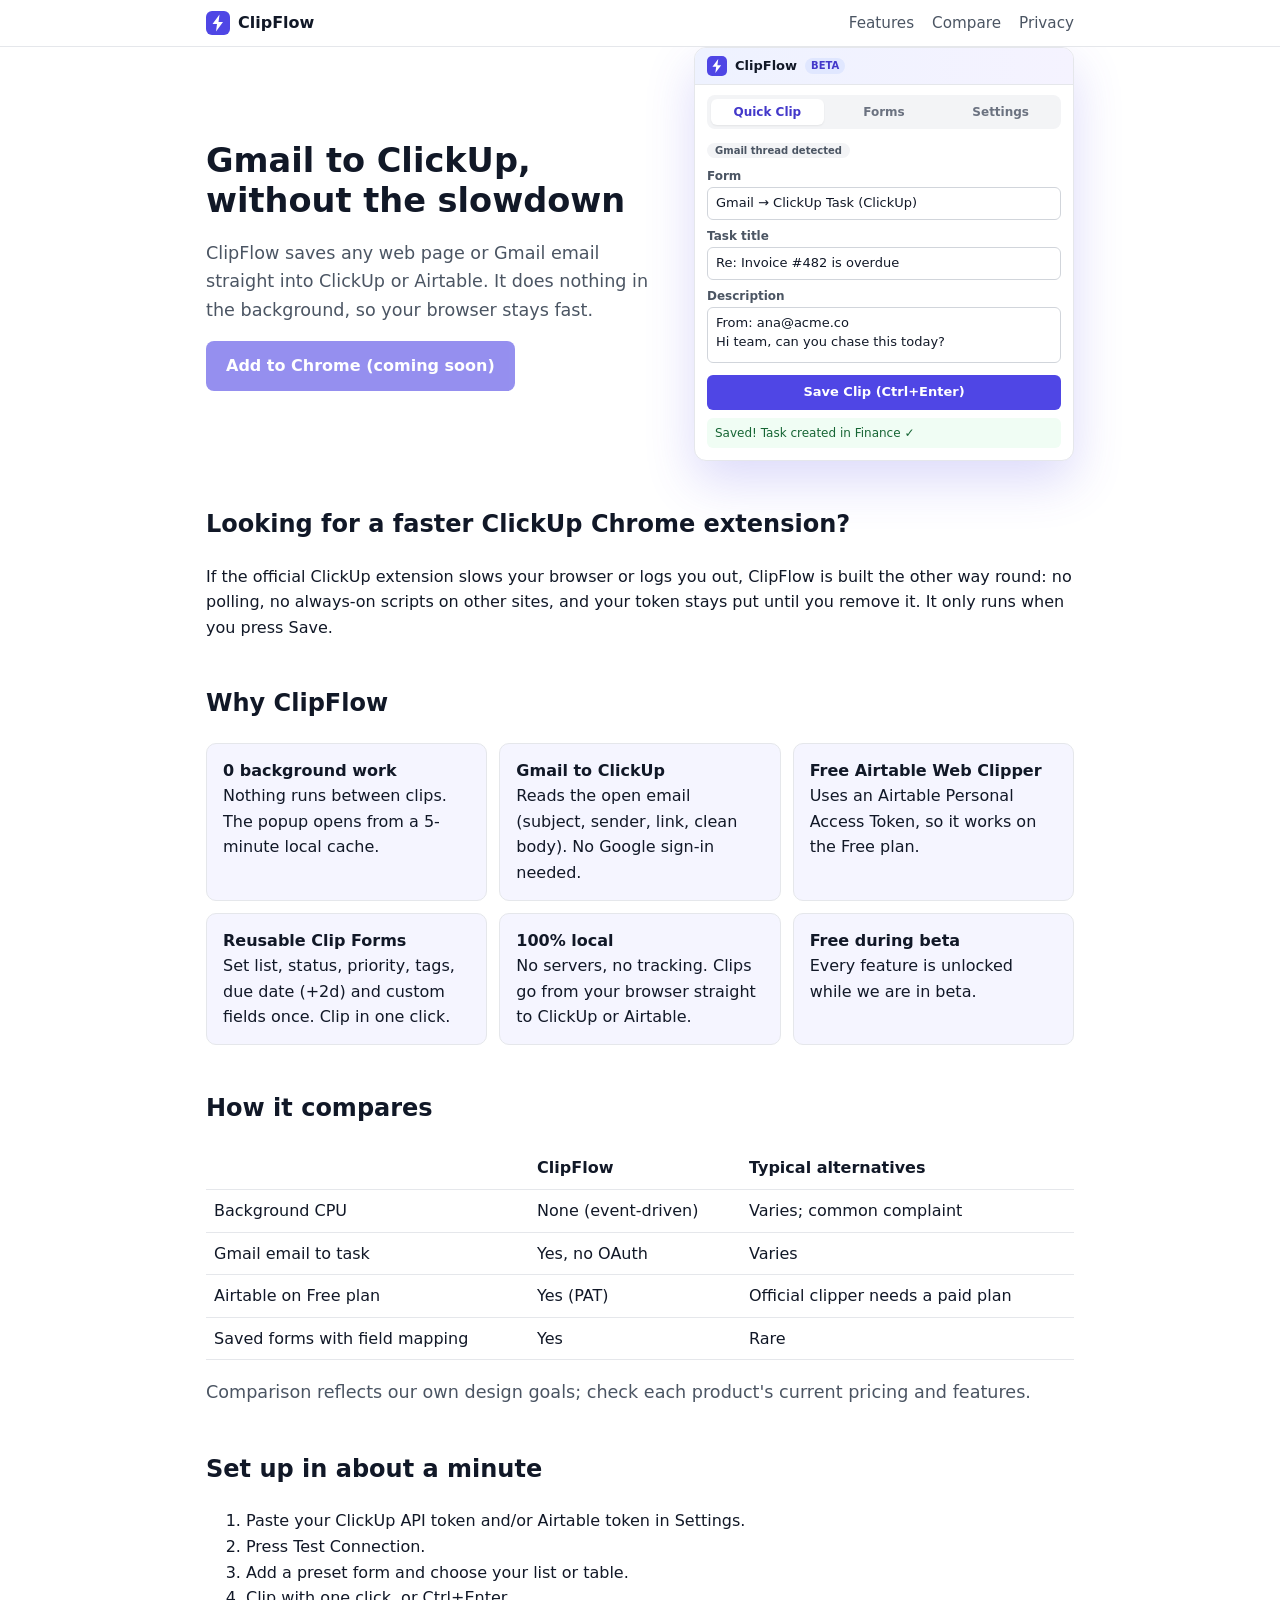
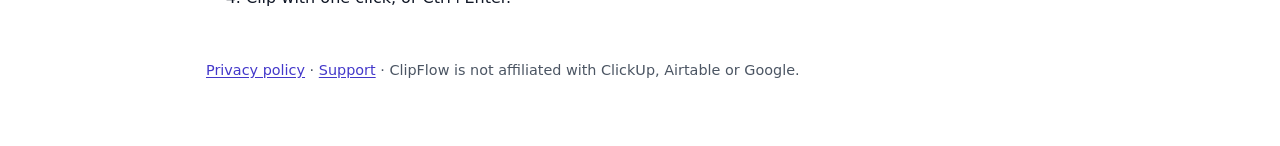
==== index.html @ c784af63 "init: ClipFlow landing page and privacy policy" ====
<!doctype html>
<html lang="en"><head><meta charset="utf-8"><meta name="viewport" content="width=device-width,initial-scale=1">
<title>ClipFlow: Gmail to ClickUp and Free Airtable Web Clipper</title>
<meta name="description" content="A fast Chrome extension that saves Gmail emails and web pages to ClickUp tasks or Airtable records. No background CPU use, reusable forms, 100% local.">
<link rel="icon" href="data:image/svg+xml,%3Csvg xmlns='http://www.w3.org/2000/svg' viewBox='0 0 24 24'%3E%3Crect width='24' height='24' rx='6' fill='%234f46e5'/%3E%3Cpath d='M13.5 3.5 6.5 13h4.5l-1 7.5 7-9.5H12.5z' fill='%23fff'/%3E%3C/svg%3E">
<link rel="stylesheet" href="style.css"></head>
<body>
<header class="top"><div class="wrap"><a class="brand" href="index.html"><svg width="24" height="24" viewBox="0 0 24 24" aria-hidden="true"><rect width="24" height="24" rx="6" fill="#4f46e5"/><path d="M13.5 3.5 6.5 13h4.5l-1 7.5 7-9.5H12.5z" fill="#fff"/></svg><span>ClipFlow</span></a>
<nav aria-label="Main"><a href="index.html#features">Features</a><a href="index.html#compare">Compare</a><a href="privacy.html">Privacy</a></nav></div></header>
<main>
<section class="hero">
<div>
<h1>Gmail to ClickUp, without the slowdown</h1>
<p class="sub">ClipFlow saves any web page or Gmail email straight into ClickUp or Airtable. It does nothing in the background, so your browser stays fast.</p>
<p><a class="btn" href="#" aria-disabled="true">Add to Chrome (coming soon)</a></p>
</div>
<div class="mock" role="img" aria-label="ClipFlow popup clipping a Gmail thread into a ClickUp task in one click">
<div class="mock-head"><svg width="20" height="20" viewBox="0 0 24 24"><rect width="24" height="24" rx="6" fill="#4f46e5"/><path d="M13.5 3.5 6.5 13h4.5l-1 7.5 7-9.5H12.5z" fill="#fff"/></svg><b>ClipFlow</b><i>Beta</i></div>
<div class="mock-tabs"><span class="on">Quick Clip</span><span>Forms</span><span>Settings</span></div>
<div class="mock-body">
<em>Gmail thread detected</em>
<small>Form</small><div class="f">Gmail → ClickUp Task (ClickUp)</div>
<small>Task title</small><div class="f">Re: Invoice #482 is overdue</div>
<small>Description</small><div class="f tall">From: ana@acme.co<br>Hi team, can you chase this today?</div>
<div class="go">Save Clip (Ctrl+Enter)</div>
<div class="ok">Saved! Task created in Finance ✓</div>
</div></div>
</section>

<h2>Looking for a faster ClickUp Chrome extension?</h2>
<p>If the official ClickUp extension slows your browser or logs you out, ClipFlow is built the other way round: no polling, no always-on scripts on other sites, and your token stays put until you remove it. It only runs when you press Save.</p>

<h2 id="features">Why ClipFlow</h2>
<div class="grid">
<div class="card"><b>0 background work</b><br>Nothing runs between clips. The popup opens from a 5-minute local cache.</div>
<div class="card"><b>Gmail to ClickUp</b><br>Reads the open email (subject, sender, link, clean body). No Google sign-in needed.</div>
<div class="card"><b>Free Airtable Web Clipper</b><br>Uses an Airtable Personal Access Token, so it works on the Free plan.</div>
<div class="card"><b>Reusable Clip Forms</b><br>Set list, status, priority, tags, due date (+2d) and custom fields once. Clip in one click.</div>
<div class="card"><b>100% local</b><br>No servers, no tracking. Clips go from your browser straight to ClickUp or Airtable.</div>
<div class="card"><b>Free during beta</b><br>Every feature is unlocked while we are in beta.</div>
</div>

<h2 id="compare">How it compares</h2>
<table><thead><tr><th></th><th>ClipFlow</th><th>Typical alternatives</th></tr></thead><tbody>
<tr><td>Background CPU</td><td>None (event-driven)</td><td>Varies; common complaint</td></tr>
<tr><td>Gmail email to task</td><td>Yes, no OAuth</td><td>Varies</td></tr>
<tr><td>Airtable on Free plan</td><td>Yes (PAT)</td><td>Official clipper needs a paid plan</td></tr>
<tr><td>Saved forms with field mapping</td><td>Yes</td><td>Rare</td></tr>
</tbody></table>
<p class="sub">Comparison reflects our own design goals; check each product's current pricing and features.</p>

<h2>Set up in about a minute</h2>
<ol><li>Paste your ClickUp API token and/or Airtable token in Settings.</li><li>Press Test Connection.</li><li>Add a preset form and choose your list or table.</li><li>Clip with one click, or Ctrl+Enter.</li></ol>

<footer><a href="privacy.html">Privacy policy</a> &middot; <a href="mailto:clipflow.support@gmail.com">Support</a> &middot; ClipFlow is not affiliated with ClickUp, Airtable or Google.</footer>
</main></body></html>
---- style.css ----
:root{--ink:#111827;--mut:#4b5563;--brand:#4f46e5;--link:#4338ca;--bg:#fff;--card:#f5f5ff;--line:#e5e7eb}
@media(prefers-color-scheme:dark){:root{--ink:#f3f4f6;--mut:#9ca3af;--link:#a5b4fc;--bg:#0d0f18;--card:#171a2e;--line:#2a2e48}}
*{box-sizing:border-box}body{margin:0;font:16px/1.6 system-ui,-apple-system,"Segoe UI",sans-serif;color:var(--ink);background:var(--bg)}
main{max-width:900px;margin:0 auto;padding:0 16px 64px}
h1{font-size:2.1rem;line-height:1.2;margin:40px 0 8px}h2{margin-top:44px}
.sub{color:var(--mut);font-size:1.1rem}
.top{border-bottom:1px solid var(--line);background:var(--bg);position:sticky;top:0;z-index:5}
.wrap{max-width:900px;margin:0 auto;padding:10px 16px;display:flex;align-items:center;justify-content:space-between;gap:12px;flex-wrap:wrap}
.brand{display:flex;align-items:center;gap:8px;font-weight:700;color:var(--ink);text-decoration:none}
.top nav{display:flex;gap:18px}.top nav a{color:var(--mut);text-decoration:none;font-size:.95rem}.top nav a:hover{color:var(--ink);text-decoration:underline}
.btn{display:inline-block;background:var(--brand);color:#fff;padding:12px 20px;border-radius:8px;text-decoration:none;font-weight:600}
.btn[aria-disabled=true]{opacity:.6}
.grid{display:grid;gap:12px;grid-template-columns:repeat(auto-fit,minmax(220px,1fr))}
.card{background:var(--card);border:1px solid var(--line);border-radius:10px;padding:14px 16px}
table{width:100%;border-collapse:collapse}th,td{text-align:left;padding:8px;border-bottom:1px solid var(--line)}
a{color:var(--link);text-decoration:underline;text-underline-offset:2px}a:hover{filter:brightness(1.2);text-decoration-thickness:2px}
a:focus-visible{outline:2px solid var(--link);outline-offset:3px;border-radius:3px}
.btn,.btn:hover{color:#fff;text-decoration:none}
footer{margin-top:48px;color:var(--mut);font-size:.9rem}
.hero{display:grid;gap:32px;grid-template-columns:1.1fr 380px;align-items:center}
@media(max-width:820px){.hero{grid-template-columns:1fr}}
.mock{width:100%;max-width:380px;background:#fff;color:#111827;border:1px solid var(--line);border-radius:12px;box-shadow:0 20px 50px #4f46e533;overflow:hidden;font-size:13px;line-height:1.4;justify-self:center}
.mock-head{display:flex;align-items:center;gap:8px;padding:8px 12px;background:linear-gradient(90deg,#eef2ff,#f5f3ff);border-bottom:1px solid #e5e7eb}
.mock-head i{font-style:normal;font-size:10px;font-weight:700;text-transform:uppercase;background:#e0e7ff;color:#4338ca;border-radius:99px;padding:1px 6px}
.mock-tabs{display:flex;gap:4px;margin:10px 12px 0;padding:4px;background:#f3f4f6;border-radius:8px}
.mock-tabs span{flex:1;text-align:center;padding:5px 0;font-size:12px;font-weight:600;color:#6b7280;border-radius:6px}
.mock-tabs .on{background:#fff;color:#4338ca;box-shadow:0 1px 2px #0001}
.mock-body{padding:12px}.mock-body em{font-style:normal;font-size:10px;font-weight:600;background:#f3f4f6;color:#4b5563;border-radius:99px;padding:2px 8px}
.mock-body small{display:block;margin:8px 0 3px;font-size:12px;font-weight:600;color:#4b5563}
.f{border:1px solid #d1d5db;border-radius:6px;padding:6px 8px;background:#fff}.f.tall{min-height:56px}
.go{margin-top:12px;background:#4f46e5;color:#fff;text-align:center;border-radius:6px;padding:8px;font-weight:600}
.ok{margin-top:8px;background:#f0fdf4;color:#166534;border-radius:6px;padding:7px 8px;font-size:12px}
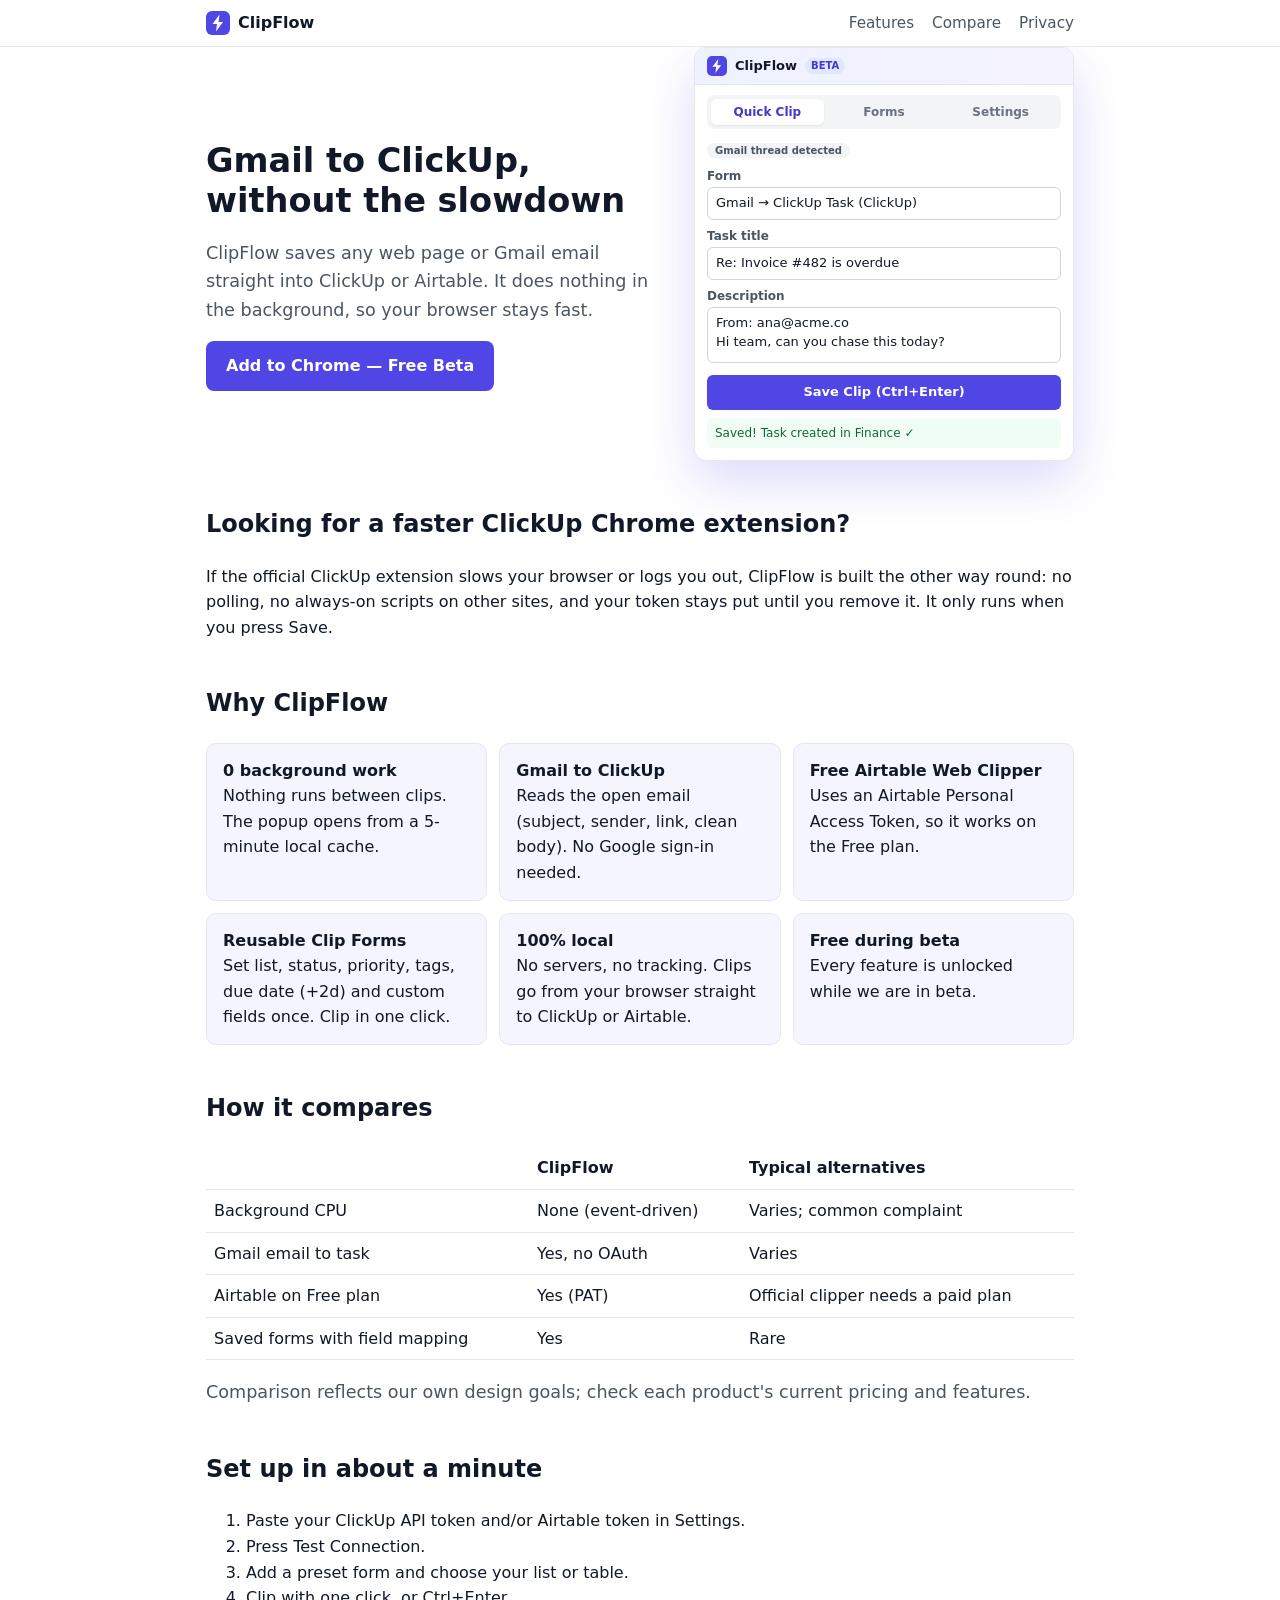
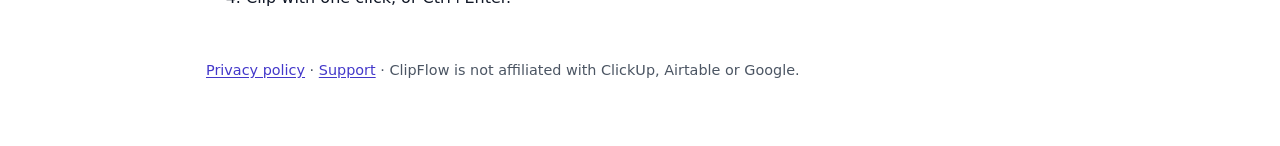
==== commit ea8466d9: "feat: activate live Chrome Web Store Add to Chrome button (djokbldinhahcmceginmgedppkpegnlk)" ====
--- a/index.html
+++ b/index.html
@@ -12,7 +12,7 @@
 <div>
 <h1>Gmail to ClickUp, without the slowdown</h1>
 <p class="sub">ClipFlow saves any web page or Gmail email straight into ClickUp or Airtable. It does nothing in the background, so your browser stays fast.</p>
-<p><a class="btn" href="#" aria-disabled="true">Add to Chrome (coming soon)</a></p>
+<p><a class="btn" href="https://chromewebstore.google.com/detail/clipflow/djokbldinhahcmceginmgedppkpegnlk" target="_blank" rel="noreferrer">Add to Chrome — Free Beta</a></p>
 </div>
 <div class="mock" role="img" aria-label="ClipFlow popup clipping a Gmail thread into a ClickUp task in one click">
 <div class="mock-head"><svg width="20" height="20" viewBox="0 0 24 24"><rect width="24" height="24" rx="6" fill="#4f46e5"/><path d="M13.5 3.5 6.5 13h4.5l-1 7.5 7-9.5H12.5z" fill="#fff"/></svg><b>ClipFlow</b><i>Beta</i></div>
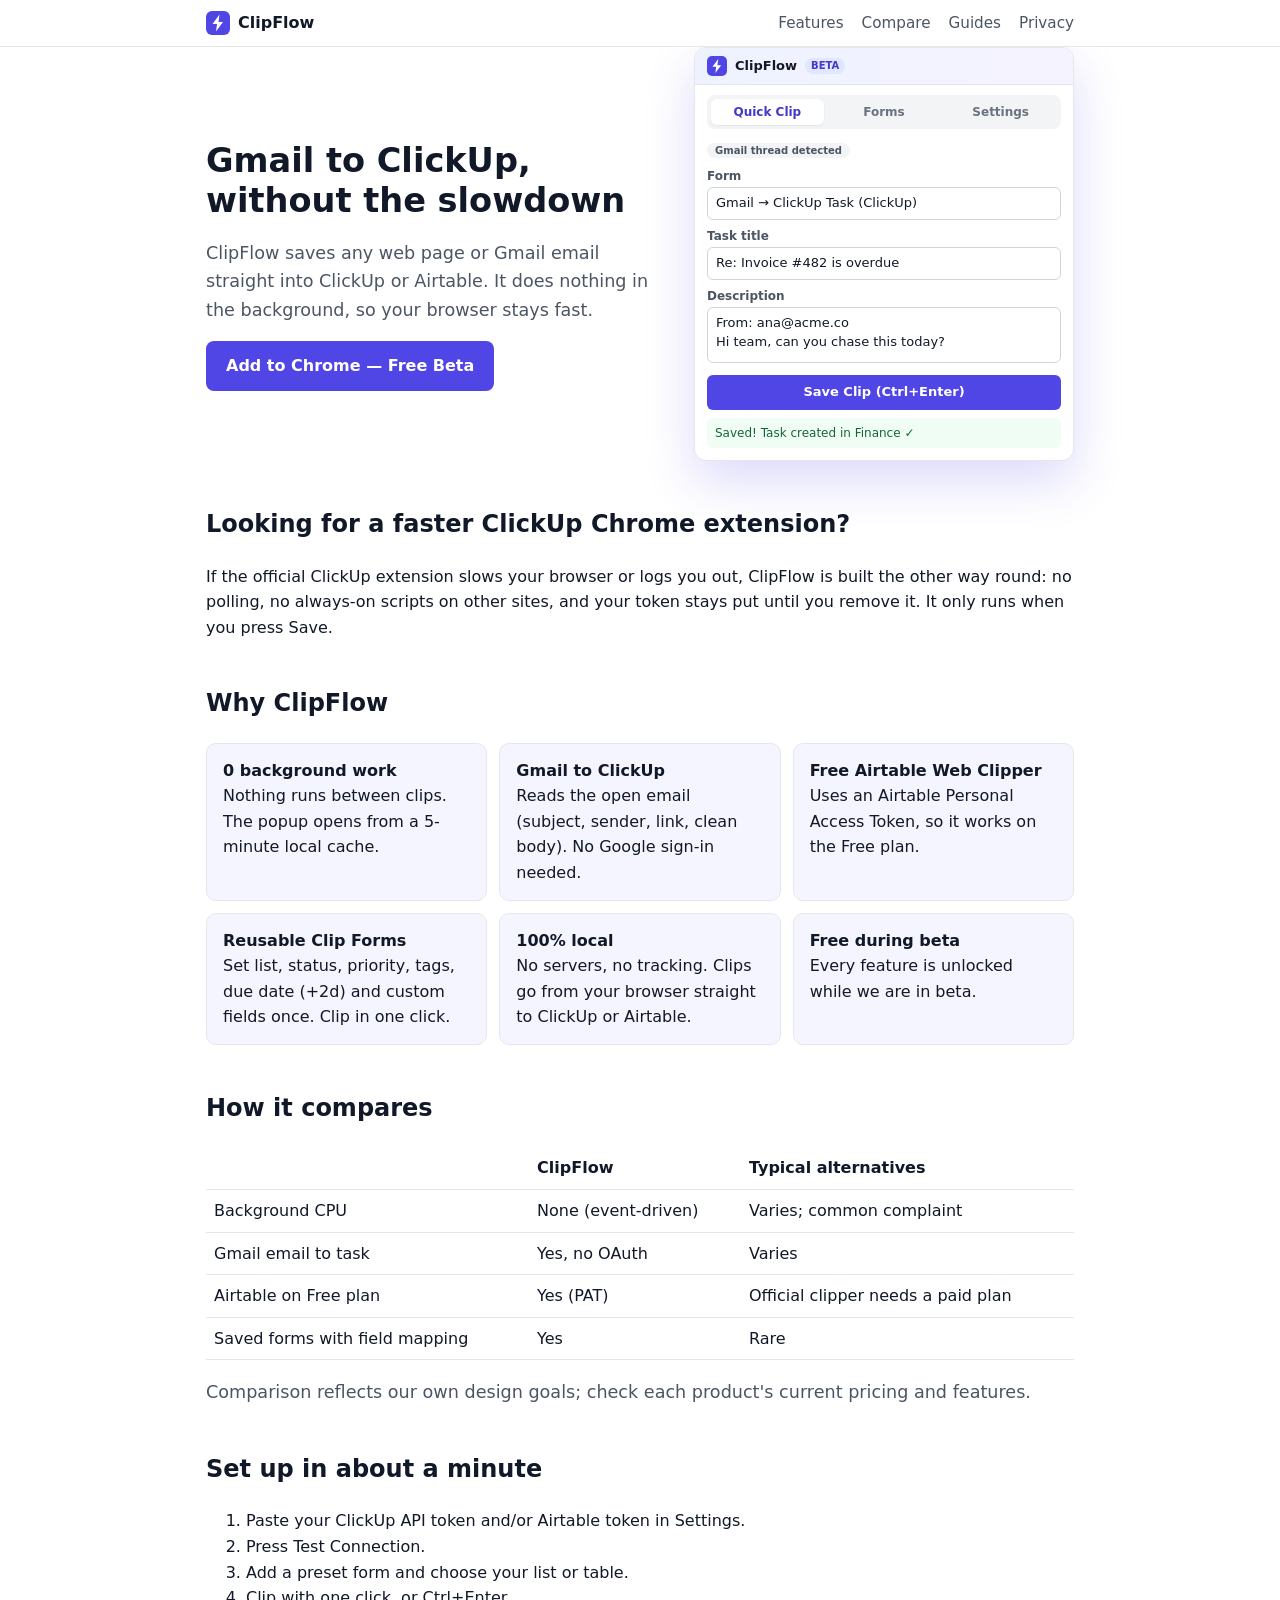
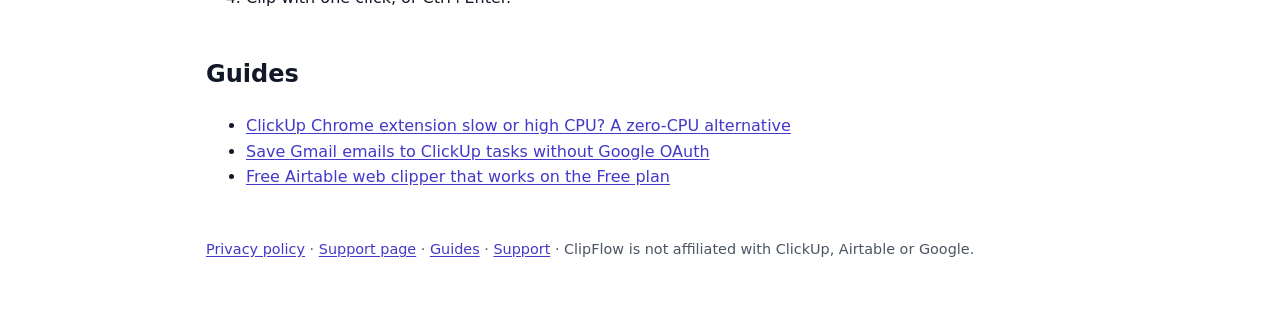
==== commit c5b19346: "seo: add 3 ClipFlow guide pages, sitemap.xml, robots.txt" ====
--- a/index.html
+++ b/index.html
@@ -6,7 +6,7 @@
 <link rel="stylesheet" href="style.css"></head>
 <body>
 <header class="top"><div class="wrap"><a class="brand" href="index.html"><svg width="24" height="24" viewBox="0 0 24 24" aria-hidden="true"><rect width="24" height="24" rx="6" fill="#4f46e5"/><path d="M13.5 3.5 6.5 13h4.5l-1 7.5 7-9.5H12.5z" fill="#fff"/></svg><span>ClipFlow</span></a>
-<nav aria-label="Main"><a href="index.html#features">Features</a><a href="index.html#compare">Compare</a><a href="privacy.html">Privacy</a></nav></div></header>
+<nav aria-label="Main"><a href="index.html#features">Features</a><a href="index.html#compare">Compare</a><a href="index.html#guides">Guides</a><a href="privacy.html">Privacy</a></nav></div></header>
 <main>
 <section class="hero">
 <div>
@@ -52,5 +52,12 @@
 <h2>Set up in about a minute</h2>
 <ol><li>Paste your ClickUp API token and/or Airtable token in Settings.</li><li>Press Test Connection.</li><li>Add a preset form and choose your list or table.</li><li>Clip with one click, or Ctrl+Enter.</li></ol>
 
-<footer><a href="privacy.html">Privacy policy</a> &middot; <a href="mailto:clipflow.support@gmail.com">Support</a> &middot; ClipFlow is not affiliated with ClickUp, Airtable or Google.</footer>
+<h2 id="guides">Guides</h2>
+<ul>
+<li><a href="clickup-chrome-extension-slow.html">ClickUp Chrome extension slow or high CPU? A zero-CPU alternative</a></li>
+<li><a href="gmail-to-clickup.html">Save Gmail emails to ClickUp tasks without Google OAuth</a></li>
+<li><a href="free-airtable-web-clipper.html">Free Airtable web clipper that works on the Free plan</a></li>
+</ul>
+
+<footer><a href="privacy.html">Privacy policy</a> &middot; <a href="support.html">Support page</a> &middot; <a href="clickup-chrome-extension-slow.html">Guides</a> &middot; <a href="mailto:clipflow.support@gmail.com">Support</a> &middot; ClipFlow is not affiliated with ClickUp, Airtable or Google.</footer>
 </main></body></html>
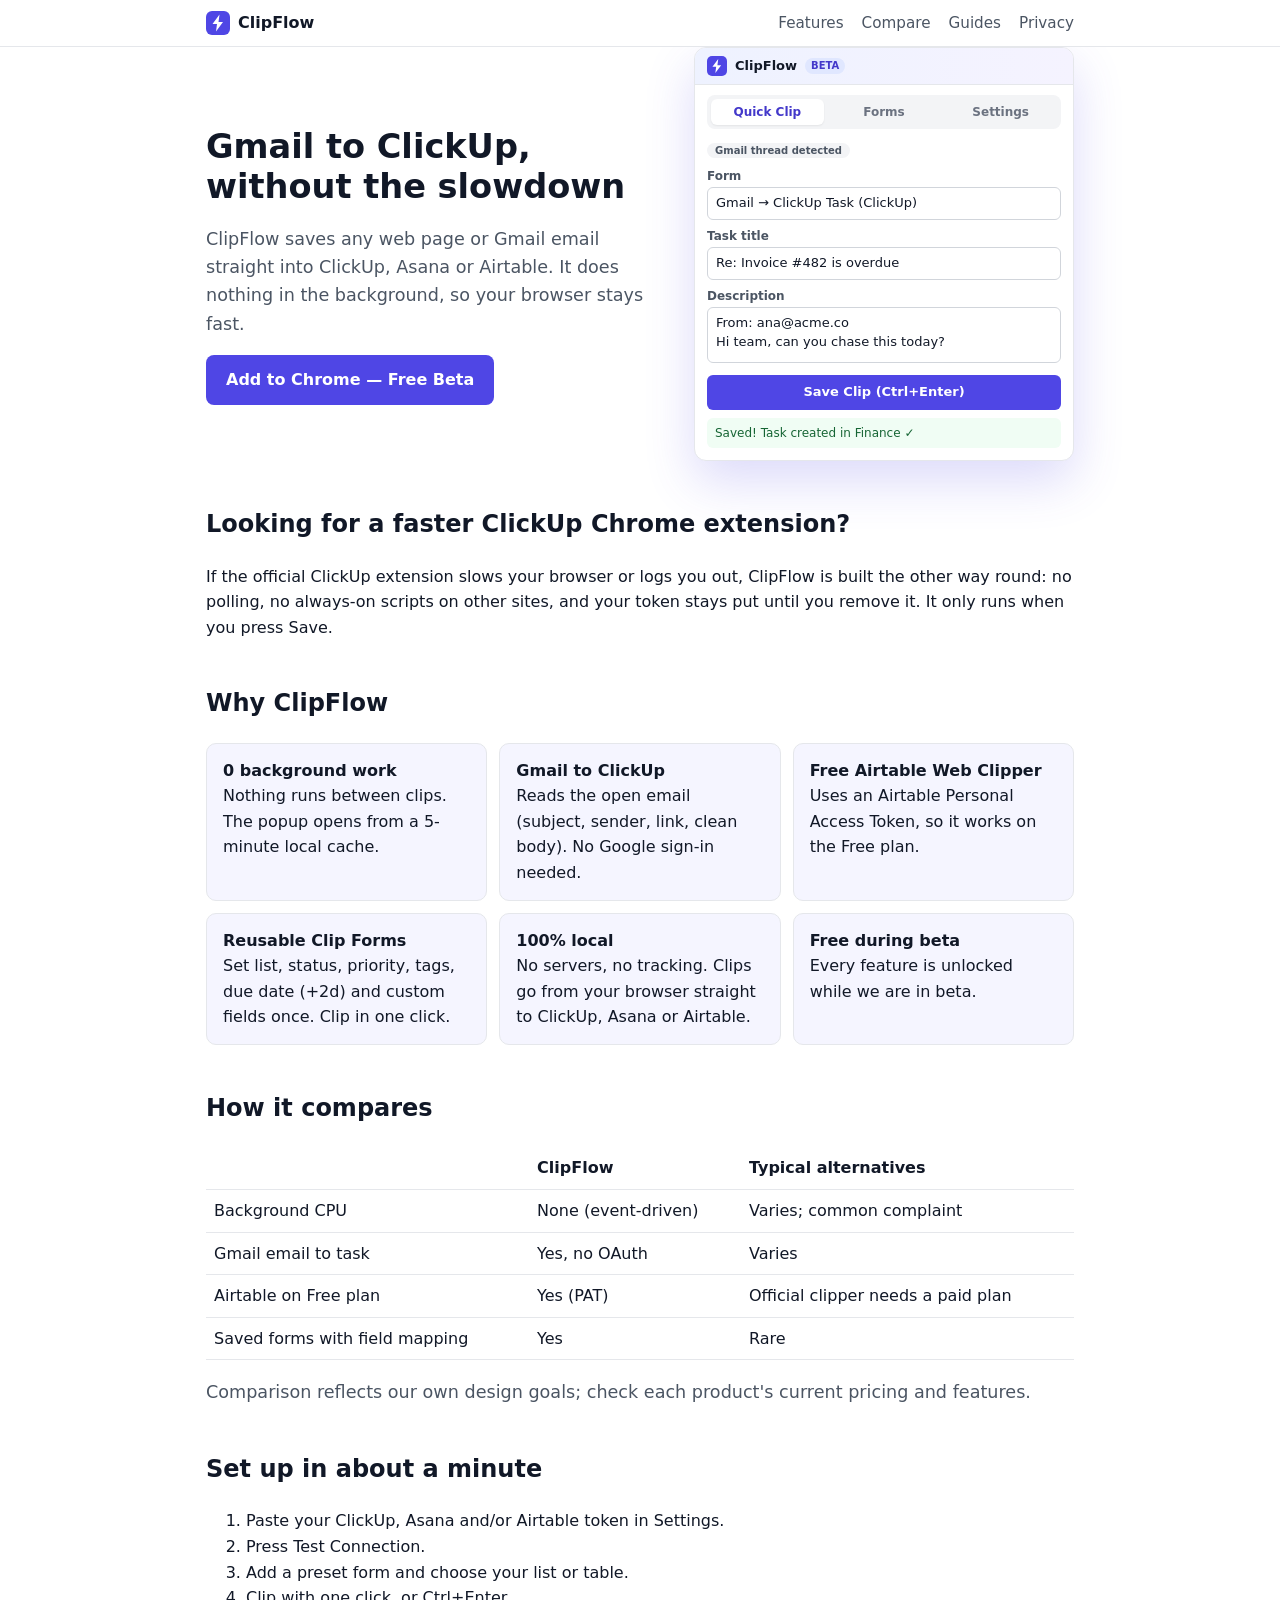
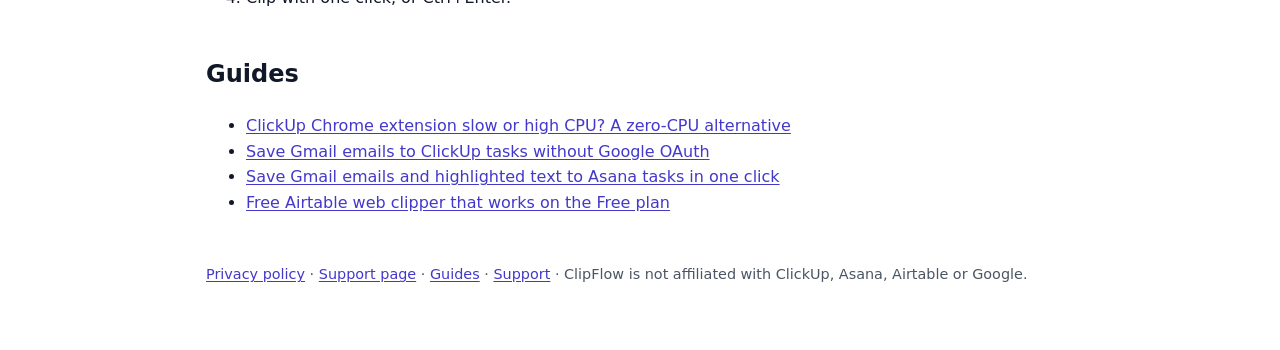
==== commit 57c20971: "feat: add gmail-to-asana guide and Asana v0.4.0 updates" ====
--- a/index.html
+++ b/index.html
@@ -1,7 +1,7 @@
 <!doctype html>
 <html lang="en"><head><meta charset="utf-8"><meta name="viewport" content="width=device-width,initial-scale=1">
 <title>ClipFlow: Gmail to ClickUp and Free Airtable Web Clipper</title>
-<meta name="description" content="A fast Chrome extension that saves Gmail emails and web pages to ClickUp tasks or Airtable records. No background CPU use, reusable forms, 100% local.">
+<meta name="description" content="A fast Chrome extension that saves Gmail emails and web pages to ClickUp or Asana tasks or Airtable records. No background CPU use, reusable forms, 100% local.">
 <link rel="icon" href="data:image/svg+xml,%3Csvg xmlns='http://www.w3.org/2000/svg' viewBox='0 0 24 24'%3E%3Crect width='24' height='24' rx='6' fill='%234f46e5'/%3E%3Cpath d='M13.5 3.5 6.5 13h4.5l-1 7.5 7-9.5H12.5z' fill='%23fff'/%3E%3C/svg%3E">
 <link rel="stylesheet" href="style.css"></head>
 <body>
@@ -11,7 +11,7 @@
 <section class="hero">
 <div>
 <h1>Gmail to ClickUp, without the slowdown</h1>
-<p class="sub">ClipFlow saves any web page or Gmail email straight into ClickUp or Airtable. It does nothing in the background, so your browser stays fast.</p>
+<p class="sub">ClipFlow saves any web page or Gmail email straight into ClickUp, Asana or Airtable. It does nothing in the background, so your browser stays fast.</p>
 <p><a class="btn" href="https://chromewebstore.google.com/detail/clipflow/djokbldinhahcmceginmgedppkpegnlk" target="_blank" rel="noreferrer">Add to Chrome — Free Beta</a></p>
 </div>
 <div class="mock" role="img" aria-label="ClipFlow popup clipping a Gmail thread into a ClickUp task in one click">
@@ -36,7 +36,7 @@
 <div class="card"><b>Gmail to ClickUp</b><br>Reads the open email (subject, sender, link, clean body). No Google sign-in needed.</div>
 <div class="card"><b>Free Airtable Web Clipper</b><br>Uses an Airtable Personal Access Token, so it works on the Free plan.</div>
 <div class="card"><b>Reusable Clip Forms</b><br>Set list, status, priority, tags, due date (+2d) and custom fields once. Clip in one click.</div>
-<div class="card"><b>100% local</b><br>No servers, no tracking. Clips go from your browser straight to ClickUp or Airtable.</div>
+<div class="card"><b>100% local</b><br>No servers, no tracking. Clips go from your browser straight to ClickUp, Asana or Airtable.</div>
 <div class="card"><b>Free during beta</b><br>Every feature is unlocked while we are in beta.</div>
 </div>
 
@@ -50,14 +50,15 @@
 <p class="sub">Comparison reflects our own design goals; check each product's current pricing and features.</p>
 
 <h2>Set up in about a minute</h2>
-<ol><li>Paste your ClickUp API token and/or Airtable token in Settings.</li><li>Press Test Connection.</li><li>Add a preset form and choose your list or table.</li><li>Clip with one click, or Ctrl+Enter.</li></ol>
+<ol><li>Paste your ClickUp, Asana and/or Airtable token in Settings.</li><li>Press Test Connection.</li><li>Add a preset form and choose your list or table.</li><li>Clip with one click, or Ctrl+Enter.</li></ol>
 
 <h2 id="guides">Guides</h2>
 <ul>
 <li><a href="clickup-chrome-extension-slow.html">ClickUp Chrome extension slow or high CPU? A zero-CPU alternative</a></li>
 <li><a href="gmail-to-clickup.html">Save Gmail emails to ClickUp tasks without Google OAuth</a></li>
+<li><a href="gmail-to-asana.html">Save Gmail emails and highlighted text to Asana tasks in one click</a></li>
 <li><a href="free-airtable-web-clipper.html">Free Airtable web clipper that works on the Free plan</a></li>
 </ul>
 
-<footer><a href="privacy.html">Privacy policy</a> &middot; <a href="support.html">Support page</a> &middot; <a href="clickup-chrome-extension-slow.html">Guides</a> &middot; <a href="mailto:clipflow.support@gmail.com">Support</a> &middot; ClipFlow is not affiliated with ClickUp, Airtable or Google.</footer>
+<footer><a href="privacy.html">Privacy policy</a> &middot; <a href="support.html">Support page</a> &middot; <a href="clickup-chrome-extension-slow.html">Guides</a> &middot; <a href="mailto:clipflow.support@gmail.com">Support</a> &middot; ClipFlow is not affiliated with ClickUp, Asana, Airtable or Google.</footer>
 </main></body></html>
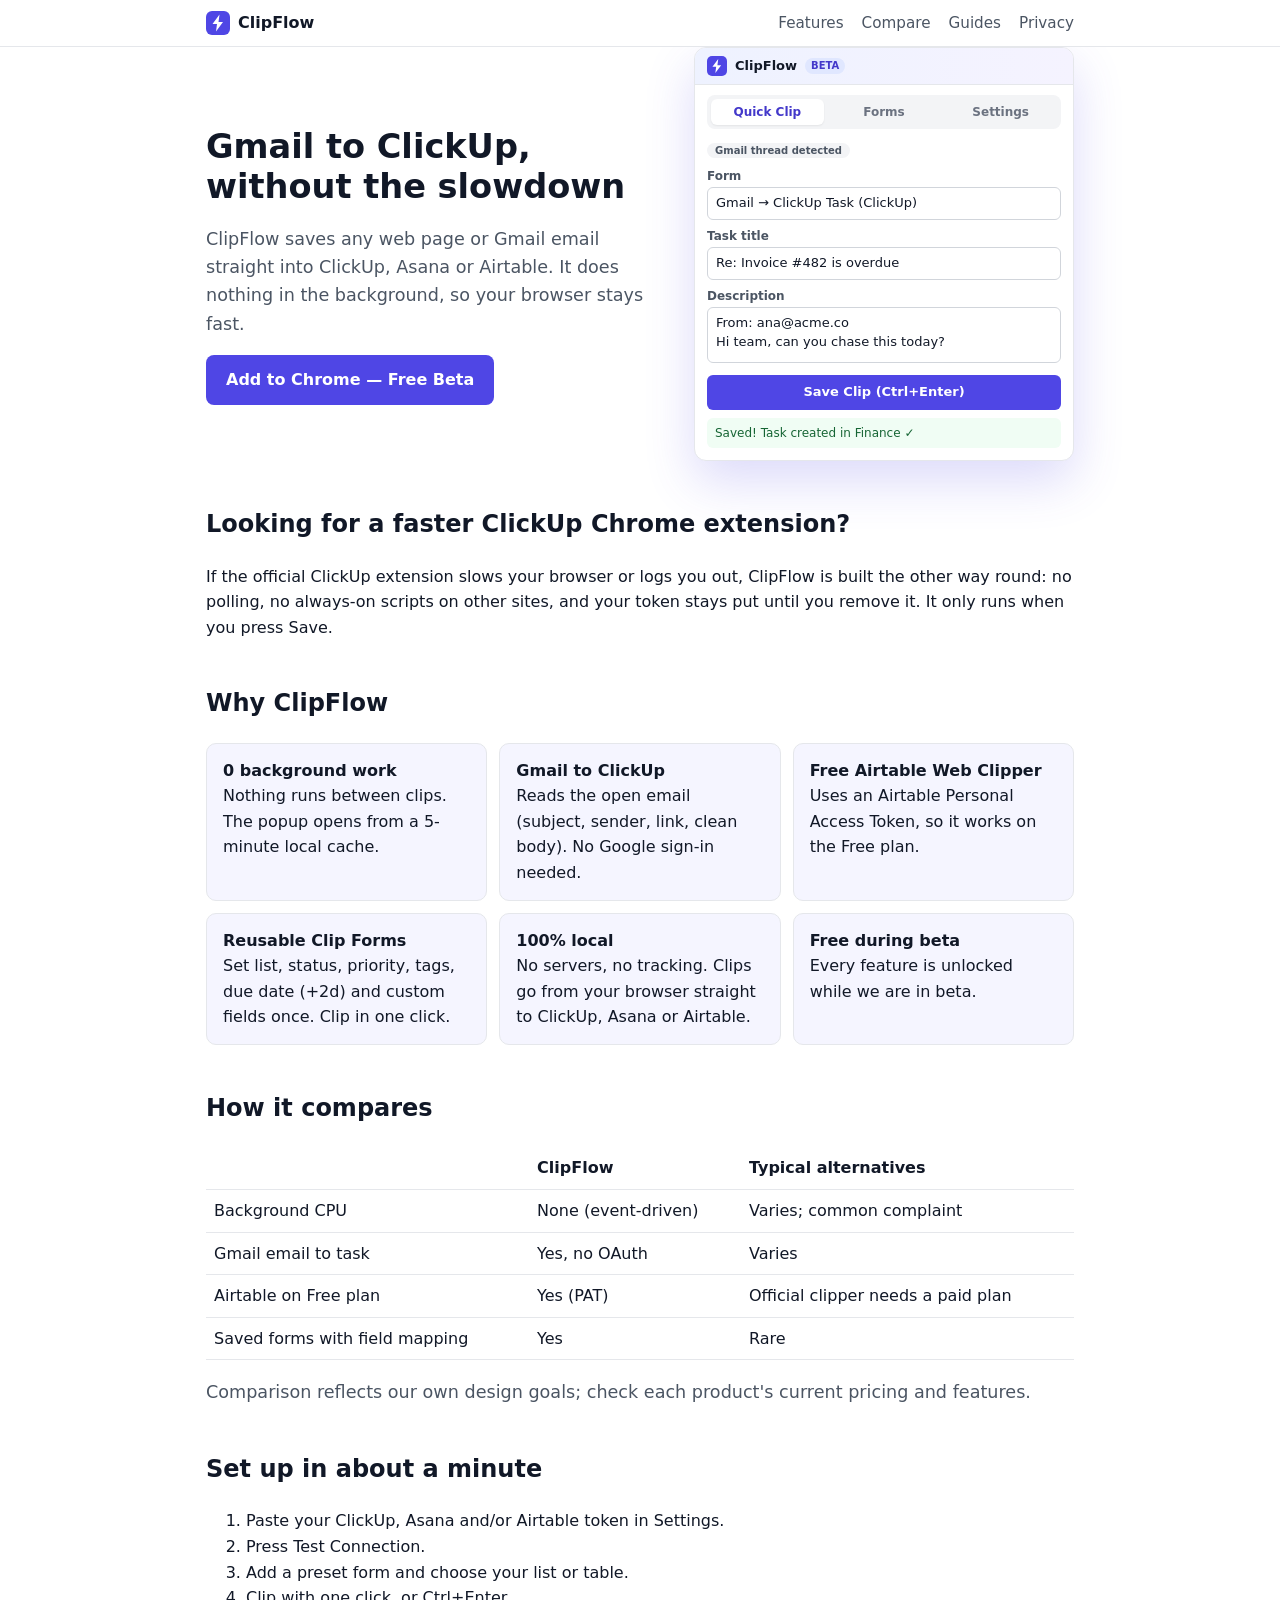
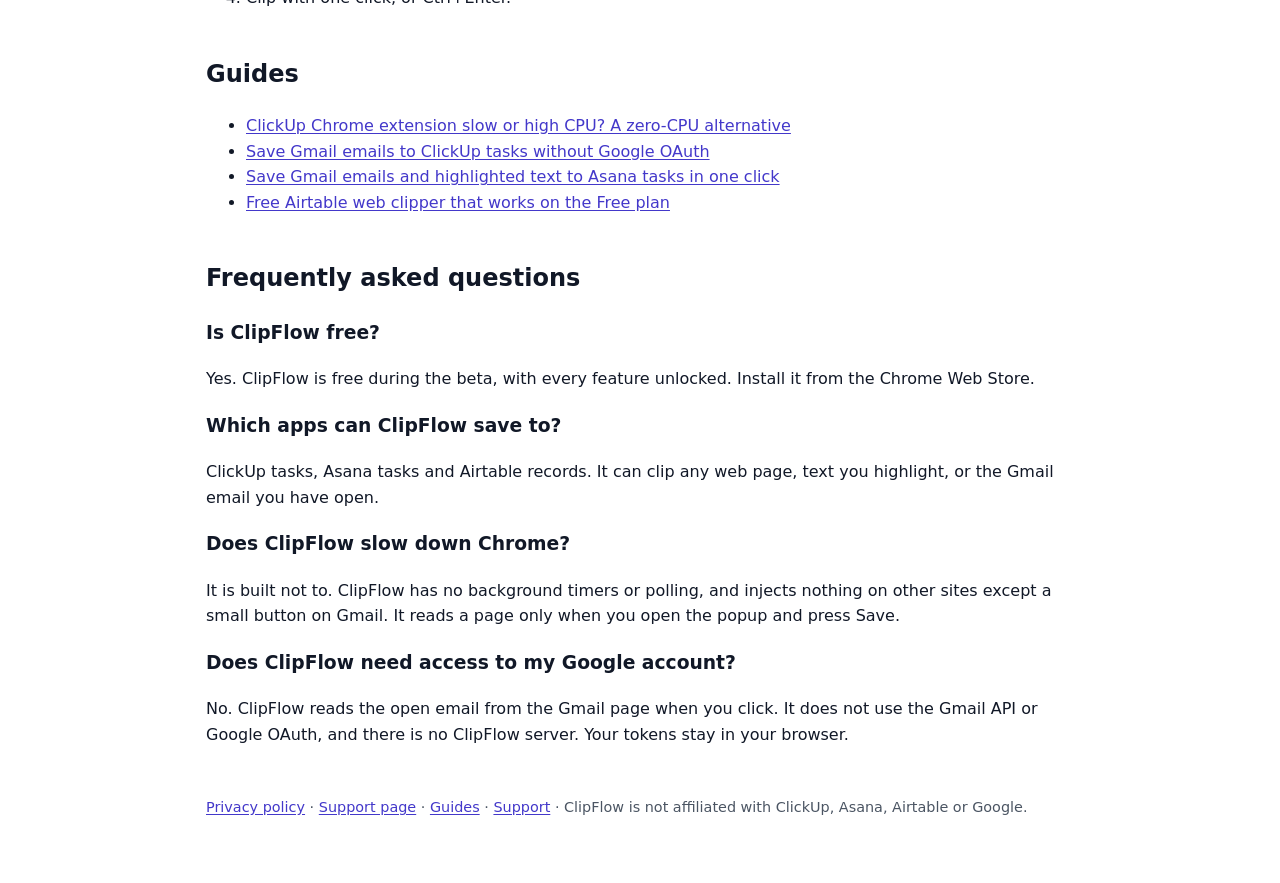
==== commit 1981aae6: "seo/aeo: canonical + OG/Twitter meta, SoftwareApplication/HowTo/FAQPage JSON-LD, visible FAQs, llms." ====
--- a/index.html
+++ b/index.html
@@ -3,7 +3,25 @@
 <title>ClipFlow: Gmail to ClickUp and Free Airtable Web Clipper</title>
 <meta name="description" content="A fast Chrome extension that saves Gmail emails and web pages to ClickUp or Asana tasks or Airtable records. No background CPU use, reusable forms, 100% local.">
 <link rel="icon" href="data:image/svg+xml,%3Csvg xmlns='http://www.w3.org/2000/svg' viewBox='0 0 24 24'%3E%3Crect width='24' height='24' rx='6' fill='%234f46e5'/%3E%3Cpath d='M13.5 3.5 6.5 13h4.5l-1 7.5 7-9.5H12.5z' fill='%23fff'/%3E%3C/svg%3E">
-<link rel="stylesheet" href="style.css"></head>
+<link rel="stylesheet" href="style.css">
+
+
+<!-- seo:start -->
+<link rel="canonical" href="https://broompositive.github.io/clipflow-site/">
+<meta property="og:type" content="website">
+<meta property="og:site_name" content="ClipFlow">
+<meta property="og:title" content="ClipFlow: Gmail to ClickUp and Free Airtable Web Clipper">
+<meta property="og:description" content="A fast Chrome extension that saves Gmail emails and web pages to ClickUp or Asana tasks or Airtable records. No background CPU use, reusable forms, 100% local.">
+<meta property="og:url" content="https://broompositive.github.io/clipflow-site/">
+<meta property="og:image" content="https://broompositive.github.io/clipflow-site/og.png">
+<meta name="twitter:card" content="summary_large_image">
+<meta name="twitter:title" content="ClipFlow: Gmail to ClickUp and Free Airtable Web Clipper">
+<meta name="twitter:description" content="A fast Chrome extension that saves Gmail emails and web pages to ClickUp or Asana tasks or Airtable records. No background CPU use, reusable forms, 100% local.">
+<meta name="twitter:image" content="https://broompositive.github.io/clipflow-site/og.png">
+<script type="application/ld+json">{"@context": "https://schema.org", "@type": "SoftwareApplication", "name": "ClipFlow", "description": "A fast Chrome extension that saves Gmail emails and web pages to ClickUp or Asana tasks or Airtable records. No background CPU use, reusable forms, 100% local.", "url": "https://broompositive.github.io/clipflow-site/", "downloadUrl": "https://chromewebstore.google.com/detail/clipflow/djokbldinhahcmceginmgedppkpegnlk", "installUrl": "https://chromewebstore.google.com/detail/clipflow/djokbldinhahcmceginmgedppkpegnlk", "applicationCategory": "BusinessApplication", "applicationSubCategory": "Browser extension", "operatingSystem": "Chrome", "browserRequirements": "Requires Google Chrome", "softwareVersion": "0.4.0", "isAccessibleForFree": true, "offers": {"@type": "Offer", "price": "0", "priceCurrency": "USD", "description": "Free beta: every feature unlocked"}, "featureList": ["Save web pages and highlighted text to ClickUp, Asana or Airtable", "Save the open Gmail email as a task without Google OAuth", "Airtable web clipper that works on the Free plan (Personal Access Token)", "Reusable clip forms with field mapping and CSS selectors", "No background CPU: event-driven, no polling", "100% local: no servers, no tracking"]}</script>
+<script type="application/ld+json">{"@context": "https://schema.org", "@type": "FAQPage", "mainEntity": [{"@type": "Question", "name": "Is ClipFlow free?", "acceptedAnswer": {"@type": "Answer", "text": "Yes. ClipFlow is free during the beta, with every feature unlocked. Install it from the Chrome Web Store."}}, {"@type": "Question", "name": "Which apps can ClipFlow save to?", "acceptedAnswer": {"@type": "Answer", "text": "ClickUp tasks, Asana tasks and Airtable records. It can clip any web page, text you highlight, or the Gmail email you have open."}}, {"@type": "Question", "name": "Does ClipFlow slow down Chrome?", "acceptedAnswer": {"@type": "Answer", "text": "It is built not to. ClipFlow has no background timers or polling, and injects nothing on other sites except a small button on Gmail. It reads a page only when you open the popup and press Save."}}, {"@type": "Question", "name": "Does ClipFlow need access to my Google account?", "acceptedAnswer": {"@type": "Answer", "text": "No. ClipFlow reads the open email from the Gmail page when you click. It does not use the Gmail API or Google OAuth, and there is no ClipFlow server. Your tokens stay in your browser."}}]}</script>
+<!-- seo:end -->
+</head>
 <body>
 <header class="top"><div class="wrap"><a class="brand" href="index.html"><svg width="24" height="24" viewBox="0 0 24 24" aria-hidden="true"><rect width="24" height="24" rx="6" fill="#4f46e5"/><path d="M13.5 3.5 6.5 13h4.5l-1 7.5 7-9.5H12.5z" fill="#fff"/></svg><span>ClipFlow</span></a>
 <nav aria-label="Main"><a href="index.html#features">Features</a><a href="index.html#compare">Compare</a><a href="index.html#guides">Guides</a><a href="privacy.html">Privacy</a></nav></div></header>
@@ -60,5 +78,17 @@
 <li><a href="free-airtable-web-clipper.html">Free Airtable web clipper that works on the Free plan</a></li>
 </ul>
 
+<!-- faq:start -->
+<section id="faq"><h2>Frequently asked questions</h2>
+<h3>Is ClipFlow free?</h3>
+<p>Yes. ClipFlow is free during the beta, with every feature unlocked. Install it from the Chrome Web Store.</p>
+<h3>Which apps can ClipFlow save to?</h3>
+<p>ClickUp tasks, Asana tasks and Airtable records. It can clip any web page, text you highlight, or the Gmail email you have open.</p>
+<h3>Does ClipFlow slow down Chrome?</h3>
+<p>It is built not to. ClipFlow has no background timers or polling, and injects nothing on other sites except a small button on Gmail. It reads a page only when you open the popup and press Save.</p>
+<h3>Does ClipFlow need access to my Google account?</h3>
+<p>No. ClipFlow reads the open email from the Gmail page when you click. It does not use the Gmail API or Google OAuth, and there is no ClipFlow server. Your tokens stay in your browser.</p>
+</section>
+<!-- faq:end -->
 <footer><a href="privacy.html">Privacy policy</a> &middot; <a href="support.html">Support page</a> &middot; <a href="clickup-chrome-extension-slow.html">Guides</a> &middot; <a href="mailto:clipflow.support@gmail.com">Support</a> &middot; ClipFlow is not affiliated with ClickUp, Asana, Airtable or Google.</footer>
 </main></body></html>
